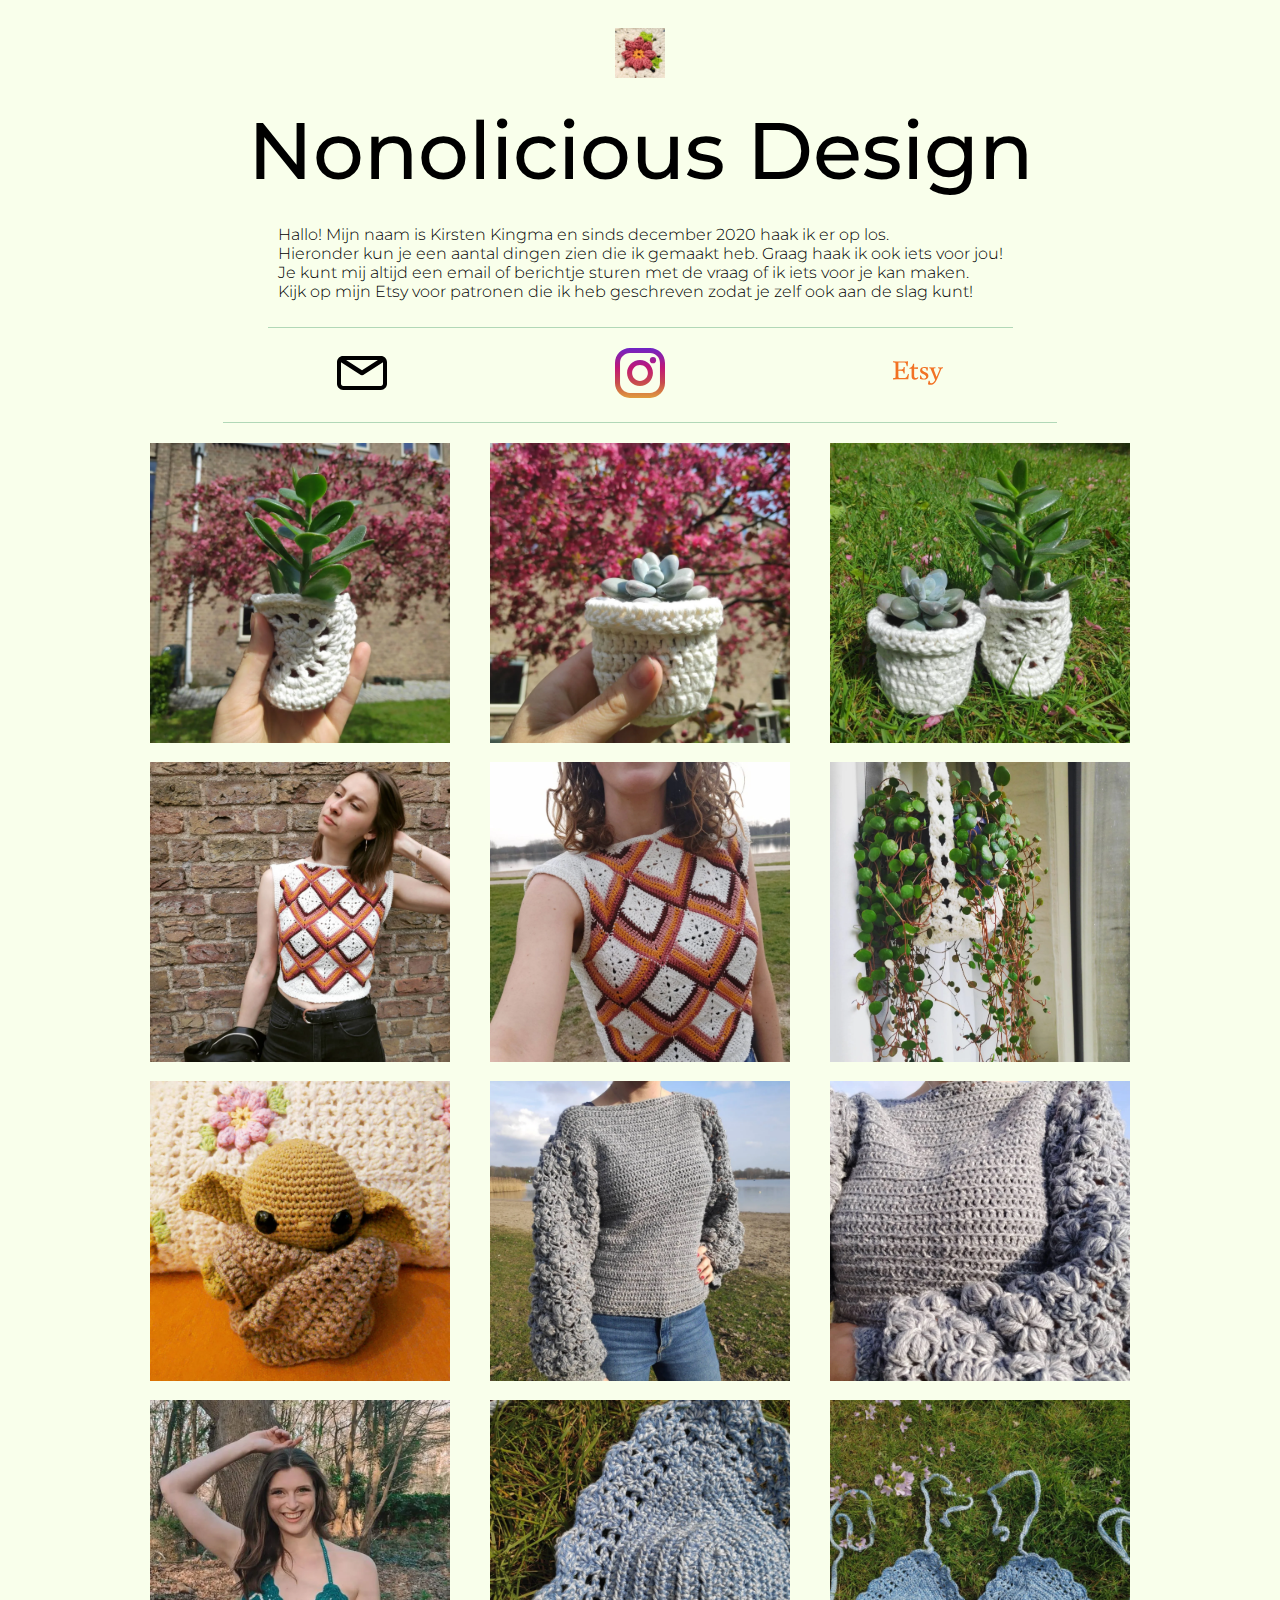
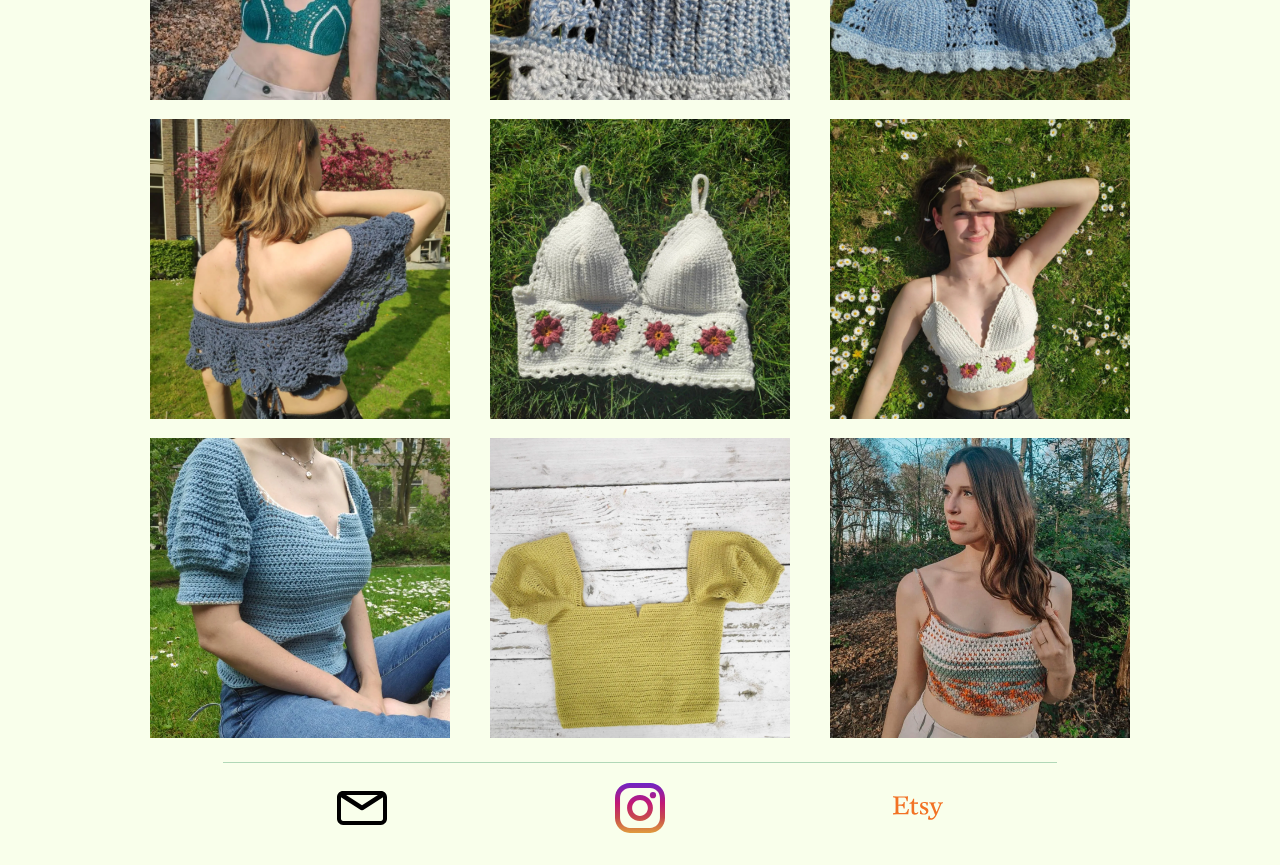
==== index.html @ 26436baa "Update index.html" ====
<!DOCTYPE html>
<html lang="nl">
<head>
    <meta charset="UTF-8">
    <title>Nonolicious Design</title>
    <meta name="viewport" content="width=device-width, initial-scale=1.0">
    <meta name="keywords" content="haken, crochet">
    <meta name="description" content="Gehaakte kleding, amigurimi(knuffels) en nog veel meer!">
    <meta property="og:title" content="Nonolicious Design">
    <meta property="og:description" content="Gehaakte kleding, amigurimi(knuffels) en nog veel meer!">
    <meta property="og:image" content="https://nonolicious.design/favicon512.png">
    <meta property="og:url" content="https://nonolicious.design">
    <meta name="twitter:card" content="summary">
        
    <link rel="stylesheet" href="index.css"/>
    <link rel="preconnect" href="https://fonts.gstatic.com">
    <link href="https://fonts.googleapis.com/css2?family=Montserrat:wght@300;500&display=swap" rel="stylesheet">
    <link rel="icon" href="/favicon.ico"><!-- 32×32 -->
    <link rel="apple-touch-icon" href="/favicon180.png"><!-- 180×180 -->
    <link rel="manifest" href="/manifest.webmanifest">

</head>
<body>
<header>
    <div class="logo">
        <img src="favicon512.png" alt="logo">
    </div>
    <h1>Nonolicious Design</h1>
    <div class="introduction">
        <p>
           Hallo! Mijn naam is Kirsten Kingma en sinds december 2020 haak ik er op los.</br>
            Hieronder kun je een aantal dingen zien die ik gemaakt heb. Graag haak ik ook iets voor jou!</br>
            Je kunt mij altijd een email of berichtje sturen met de vraag of ik iets voor je kan maken.</br>
            Kijk op mijn Etsy voor patronen die ik heb geschreven zodat je zelf ook aan de slag kunt!
        </p>
    </div>
</header>
<main>
    <div class="contact">
        <a href="mailto:kirstenkingma@gmail.com"><img src="icons/email.svg" alt="Send me an email"></a>
        <a href="https://www.instagram.com/nonoliciousdesign/" target="_blank" rel="noopener nofollow"><img src="icons/instagram.svg" alt="Visit my instagram"></a>
        <a href="https://www.etsy.com/shop/NonoliciousDesigns" target="_blank" rel="noopener nofollow"><img src="icons/etsy.svg" alt="Visit my Etsy"></a>
    </div>
    <div class="grid">
        <div>
            <img src="images/Image06.webp" alt="Plantenpot Rafito" width="300" loading="lazy"/>
            <div class="overlay">
                <p>
                    <b>Plantenpot Rafito</b></br>Dit is het eerste patroon wat ik zelf heb ontworpen! Samen met Plantenpot Norino is dit patroon te koop via mijn Etsy of via DM of email.
                </p>
            </div>
        </div>
        <div>
            <img src="images/Image07.webp" alt="Plantenpot Norino" width="300" loading="lazy"/>
            <div class="overlay">
                <p>
                    <b>Plantenpot Norino</b></br>Dit patroon heb ik zelf ontworpen voor absolute beginners in haken. Ik wilde iets leuks wat makkelijk en snel af is, zodat iedereen iets kan haken. Samen met Plantenpot Rafito is dit patroon te koop via mijn Etsy of via DM of email.
                </p>
            </div>
        </div>
        <div>
            <img src="images/Image09.webp" alt="Plantenpot Norino en Rafito" width="300" loading="lazy"/>
            <div class="overlay">
                <p>
                    <b>Plantenpot Norino en Rafito</b></br>Dit zijn mijn eerste zelfgeschreven patronen. Ze zijn samen voor €10,- te koop als bundel via Etsy of via DM of email. Je kunt zelfs een kit aanschaffen voor €15,- met een haaknaald en een bol garen zodat je zelf meteen aan de slag kunt.
                </p>
            </div>
        </div>
        <div>
            <img src="images/Image08.webp" alt="Nurturing tee" width="300" loading="lazy"/>
            <div class="overlay">
                <p>
                    <b>Nurturing tee</b></br>Het patroon van deze top is van 'The Missing Yarn' in Inside Crochet Magazine 125. Model: Yolaine de Croon.
                </p>
            </div>
        </div>
        <div>
            <img src="images/Image10.webp" alt="Nurturing tee" width="300" loading="lazy"/>
            <div class="overlay">
                <p>
                    <b>Nurturing tee</b></br>Het patroon van deze top is van 'The Missing Yarn' in Inside Crochet Magazine 125.
                </p>
            </div>
        </div>
        <div>
            <img src="images/Image12.webp" alt="Plantenhanger" width="300" loading="lazy"/>
            <div class="overlay">
                <p>
                    <b>Plantenhanger</b></br>Het gratis patroon van deze top is van Lizzy & Becky van Baecrochet.
                </p>
            </div>
        </div>
        <div>
            <img src="images/Image16.webp" alt="Baby Yoda" width="300" loading="lazy"/>
            <div class="overlay">
                <p>
                    <b>Baby Yoda</b></br>Het gratis patroon van deze amigurimi/knuffel is van BeeFriends Crochê.
                </p>
            </div>
        </div>
        <div>
            <img src="images/Image13.webp" alt="Marigold Sweater" width="300" loading="lazy"/>
            <div class="overlay">
                <p>
                    <b>Marigold Sweater</b></br>Het patroon van deze trui is van Dominique de Luna van Namaste And Crochet.
                </p>
            </div>
        </div>
        <div>
            <img src="images/Image14.webp" alt="Marigold Sweater" width="300" loading="lazy"/>
            <div class="overlay">
                <p>
                    <b>Marigold Sweater</b></br>Het patroon van deze trui is van Dominique de Luna van Namaste And Crochet.
                </p>
            </div>
        </div>
        <div>
            <img src="images/Image01.webp" alt="Fleur bralette" width="300" loading="lazy"/>
            <div class="overlay">
                <p>
                    <b>Fleur bralette</b></br>Het patroon van deze bikini is van The hook up Crochet Co. Model: Lotte Dirchs.
                </p>
            </div>
        </div>
        <div>
            <img src="images/Image03.webp" alt="Fleur bralette" width="300" loading="lazy"/>
            <div class="overlay">
                <p>
                    <b>Fleur bralette</b></br>Het patroon van deze bikini is van The hook up Crochet Co.
                </p>
            </div>
        </div>
        <div>
            <img src="images/Image04.webp" alt="Fleur bralette" width="300" loading="lazy"/>
            <div class="overlay">
                <p>
                    <b>Fleur bralette</b></br>Het patroon van deze bikini is van The hook up Crochet Co.
                </p>
            </div>
        </div>
        <div>
            <img src="images/Image05.webp" alt="Angel top" width="300" loading="lazy"/>
            <div class="overlay">
                <p>
                    <b>Angel top</b></br>Het patroon van deze top is van Dominique de Luna van Namaste And Crochet. Model: Yolaine de Croon.
                </p>
            </div>
        </div>
        <div>
            <img src="images/Image11.webp" alt="Cosmos granny square top" width="300" loading="lazy"/>
            <div class="overlay">
                <p>
                    <b>Cosmos granny square top</b></br>Het patroon van deze top is van Kayla van KayCustom/KayPatterns.
                </p>
            </div>
        </div>
        <div>
            <img src="images/Image15.webp" alt="Cosmos granny square top" width="300" loading="lazy"/>
            <div class="overlay">
                <p>
                    <b>Cosmos granny square top</b></br>Het patroon van deze top is van Kayla van KayCustom/KayPatterns. Model: Yolaine de Croon.
                </p>
            </div>
        </div>
        <div>
            <img src="images/Image18.webp" alt="Venus top" width="300" loading="lazy"/>
            <div class="overlay">
                <p>
                    <b>Venus top</b></br>Het patroon van deze top is van Joséphine van Crochet by Saelethys.
                </p>
            </div>
        </div>
        <div>
            <img src="images/Image17.webp" alt="Venus top" width="300" loading="lazy"/>
            <div class="overlay">
                <p>
                    <b>Venus top</b></br>Het patroon van deze top is van Joséphine van Crochet by Saelethys.
                </p>
            </div>
        </div>
        <div>
            <img src="images/Image02.webp" alt="Sienna bralette" width="300" loading="lazy"/>
            <div class="overlay">
                <p>
                    <b>sienna bralette</b></br>Het patroon van deze bralette is van Monique van purls_ph. Model: Lotte Dirchs.
                </p>
            </div>
        </div>
    </div>
</main>
<footer class="contact">
    <a href="mailto:kirstenkingma@gmail.com"><img src="icons/email.svg" alt="Send me an email"></a>
    <a href="https://www.instagram.com/nonoliciousdesign/" target="_blank" rel="noopener nofollow"><img src="icons/instagram.svg" alt="Visit my instagram"></a>
    <a href="https://www.etsy.com/shop/NonoliciousDesigns" target="_blank" rel="noopener nofollow"><img src="icons/etsy.svg" alt="Visit my Etsy"></a>
</footer>
</body>
</html>
---- index.css ----
html {
    font-family: 'Montserrat', sans-serif;
    font-weight: 300;
    background: #f9ffeb;
}

.grid {
    display: grid;
    grid-template-columns: 1fr 1fr 1fr;
    column-gap: 10px;
    row-gap: 15px;
    justify-items: center;
    max-width: 80%;
    margin: 0 auto;
    padding: 20px 0;
}

.grid > div {
    position: relative;
}

header {
    display: flex;
    align-content: center;
    flex-direction: column;
}

header > h1 {
    align-self: center;
    margin: 0 auto;
    font-weight: 500;
    font-size: 5rem;
    text-align: center;
}

header div {
    max-width: 66%;
    align-self: center;
    padding: 10px;
}

.introduction {
    border-bottom: #B1D8B7 1px solid;
}
    
.logo img {
    width: 50px;
    padding: 10px;
}

.contact {
    display: grid;
    grid-template-columns: 1fr 1fr 1fr;
    justify-items: center;
    border-top: #B1D8B7 1px solid;
    max-width: 66%;
    margin: 0 auto;
}

main .contact {
    border-top: 0;
    border-bottom: #B1D8B7 1px solid;
}

.contact img {
    width: 50px;
    padding: 20px;
}

.overlay {
    position: absolute;
    top: 0;
    left: 0;
    opacity: 0;
    width: 100%;
    height: 100%;
}

.overlay p {
    position: absolute;
    padding: 10px;
    overflow: hidden;
    height: 95%;
    box-sizing: border-box;
    margin: 0;
}

.overlay:hover {
    opacity: 0.8;
    background: #f9ffeb;
}

@media only screen and (max-width: 1170px) {
    .grid {
        grid-template-columns: 1fr 1fr;
    }
}

@media only screen and (max-width: 780px) {
    .grid {
        grid-template-columns: 1fr;
    }
    header > h1 {
        font-size: 3rem;
    }
}

@media only screen and (max-width: 600px) {
    header div {
        max-width: 80%;
    }
}
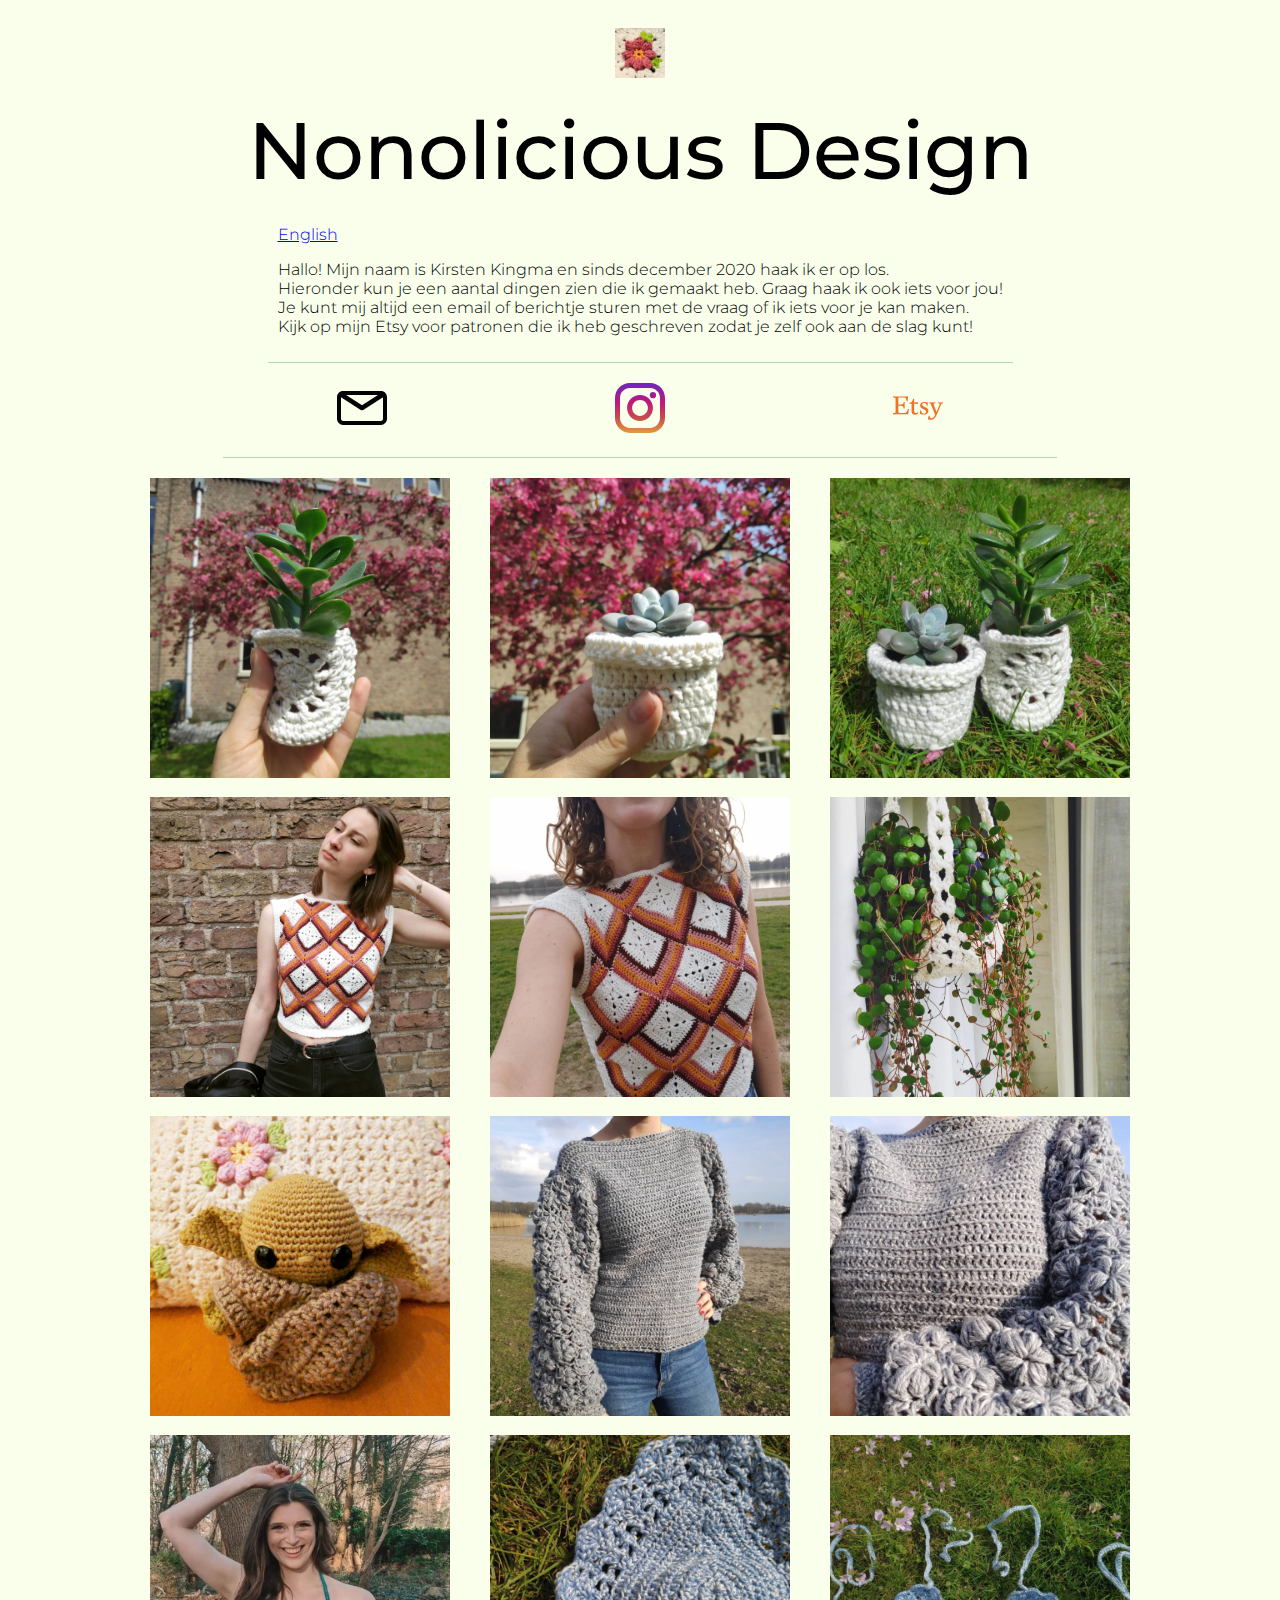
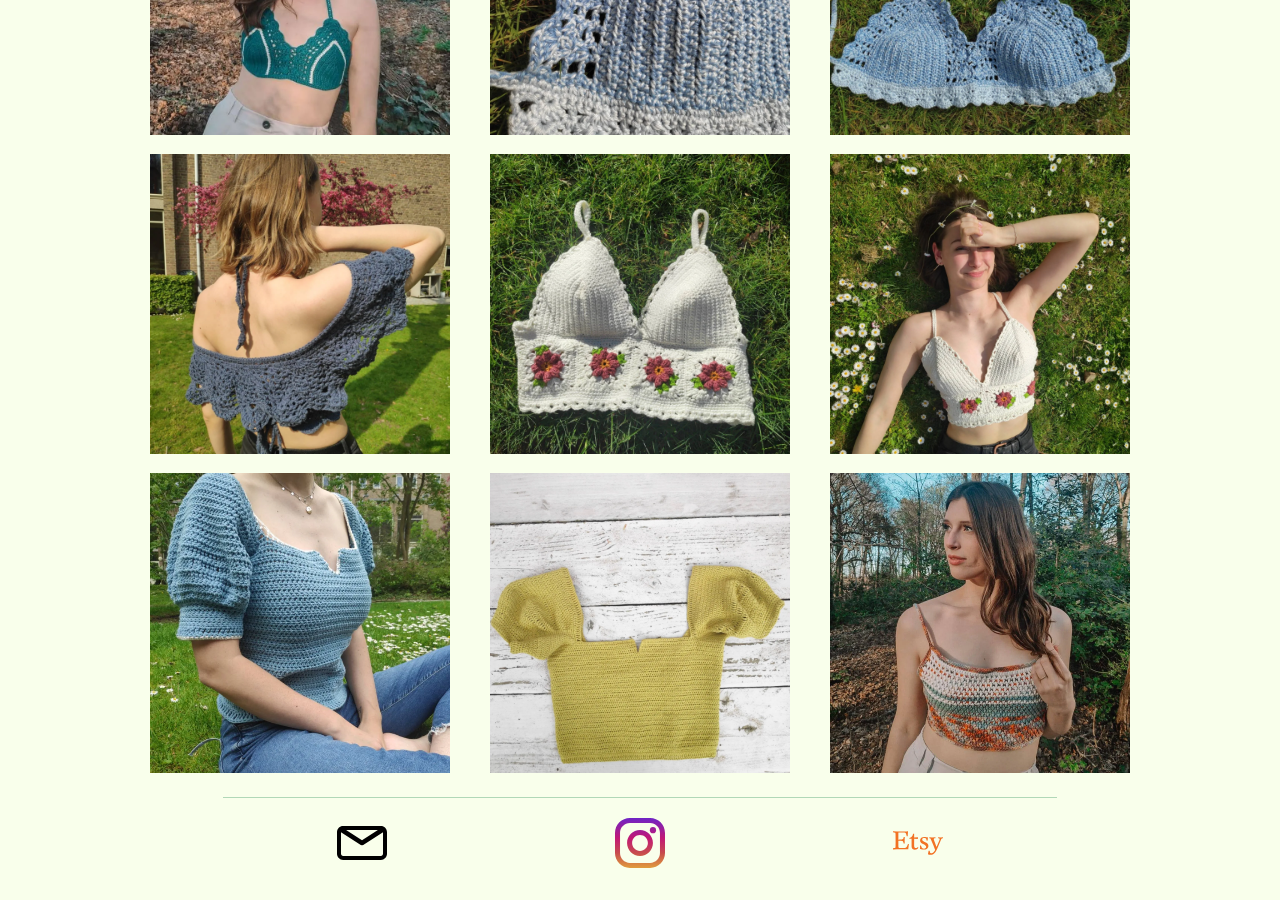
==== commit 8632646d: "Update index.html" ====
--- a/index.html
+++ b/index.html
@@ -28,6 +28,9 @@
     <h1>Nonolicious Design</h1>
     <div class="introduction">
         <p>
+            <a href="https://nonolicious.desing/en">English</a>
+        </p>
+        <p>
            Hallo! Mijn naam is Kirsten Kingma en sinds december 2020 haak ik er op los.</br>
             Hieronder kun je een aantal dingen zien die ik gemaakt heb. Graag haak ik ook iets voor jou!</br>
             Je kunt mij altijd een email of berichtje sturen met de vraag of ik iets voor je kan maken.</br>
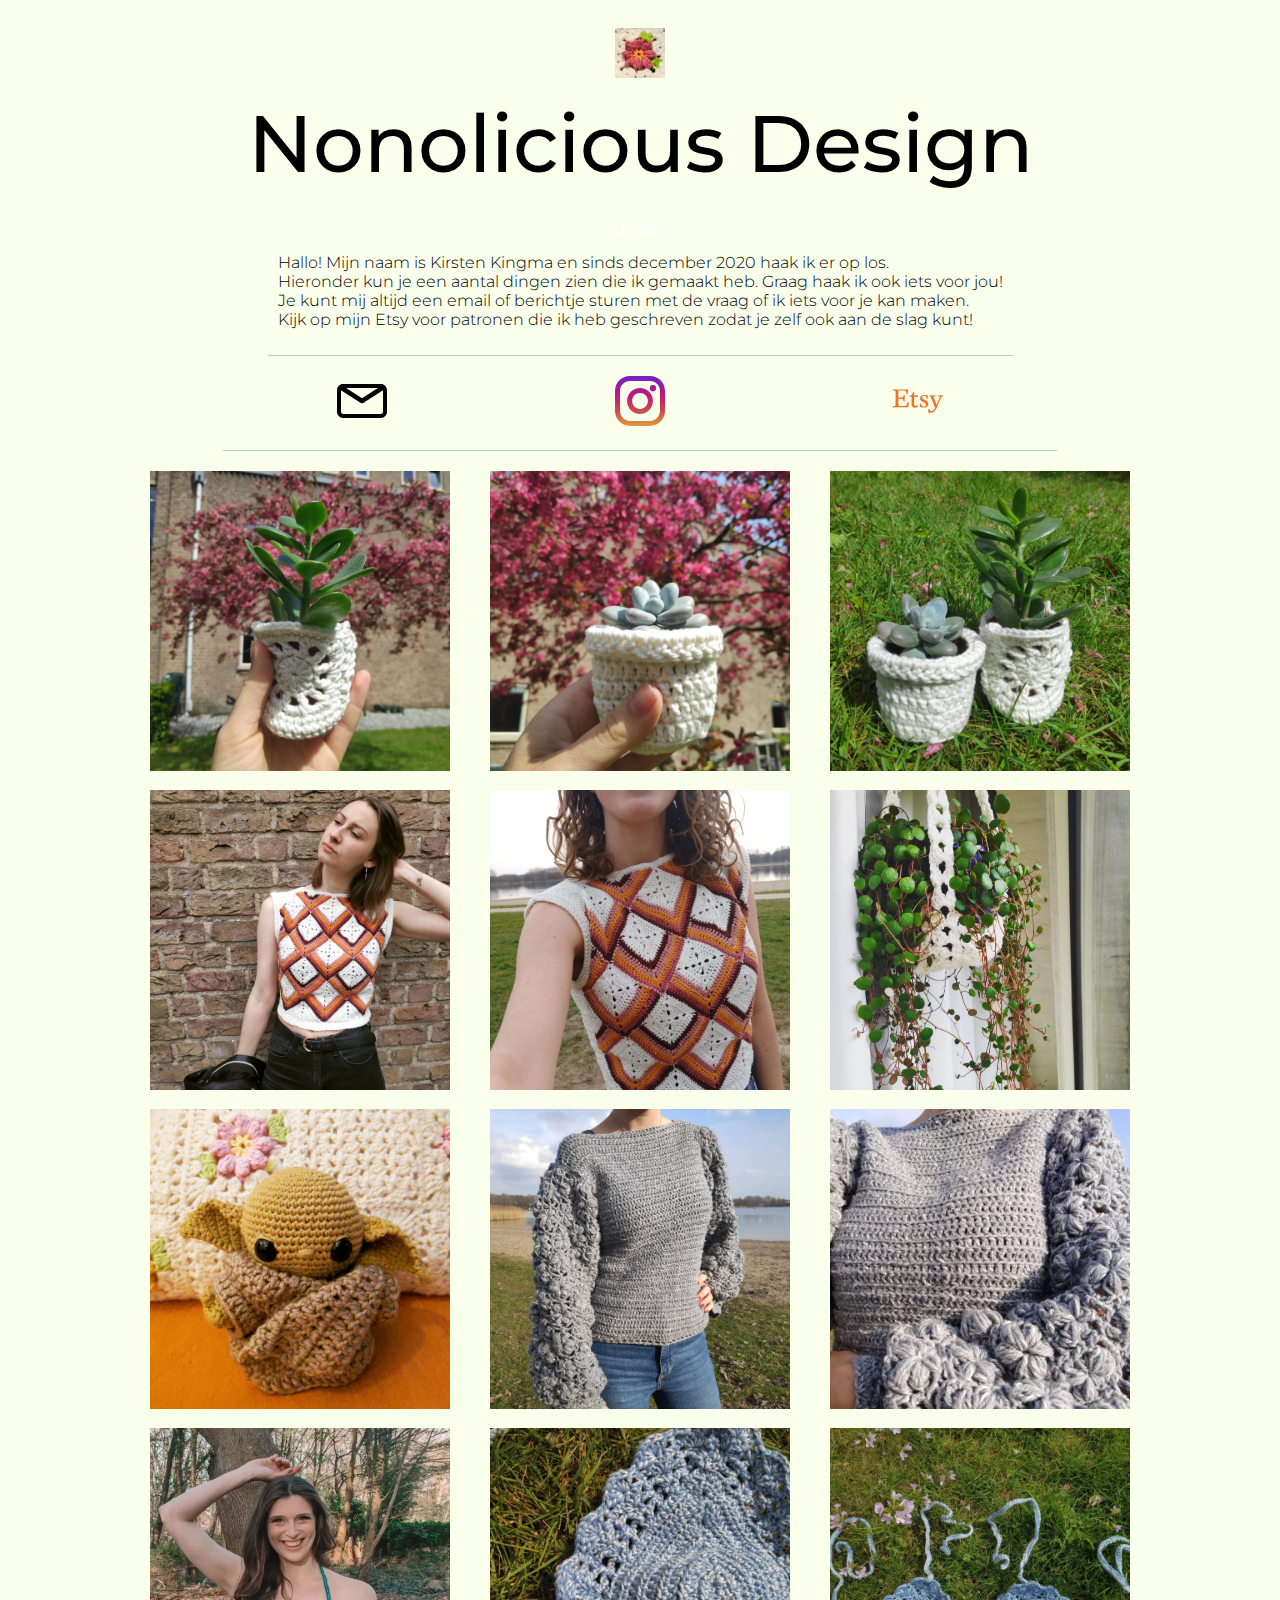
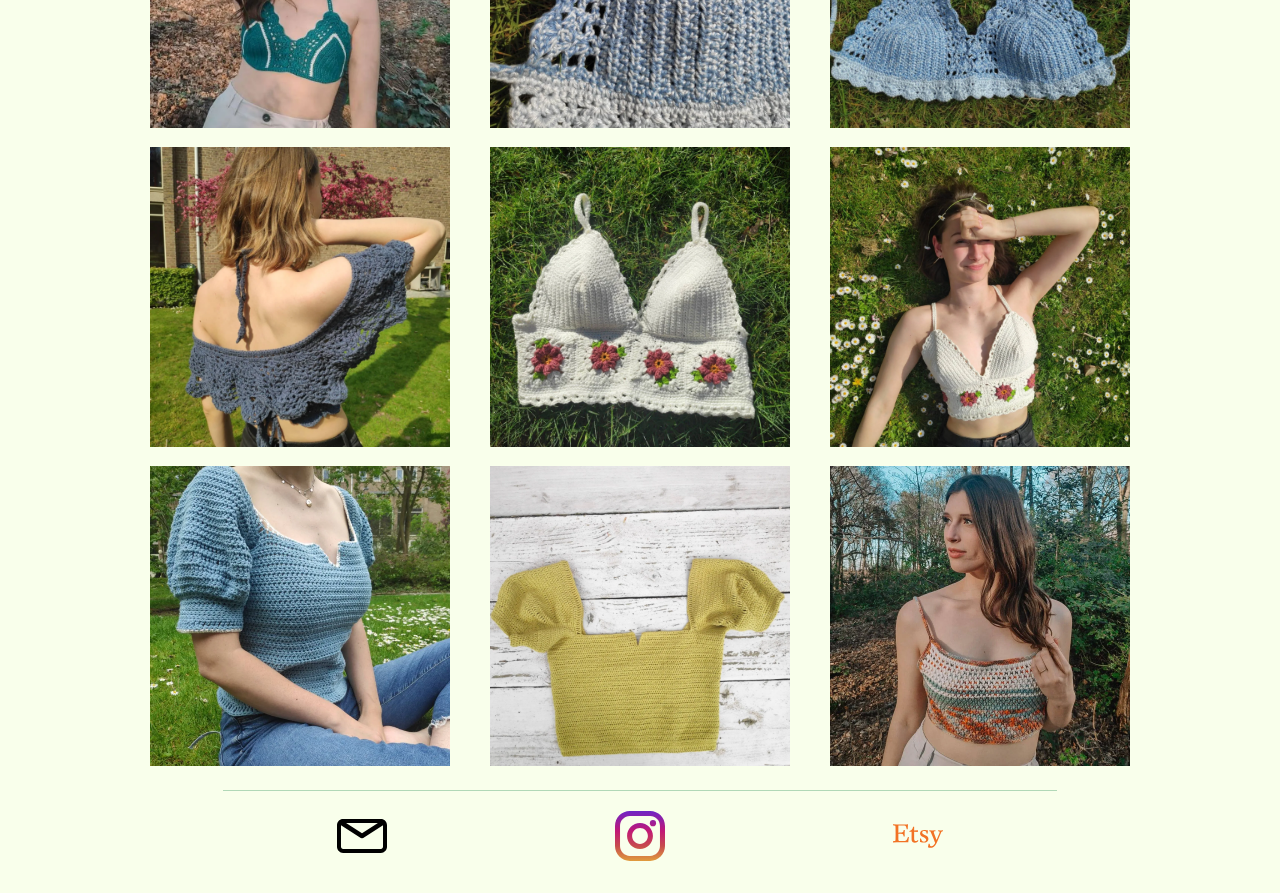
==== commit 4ed11411: "Update index.html" ====
--- a/index.html
+++ b/index.html
@@ -27,7 +27,7 @@
     </div>
     <h1>Nonolicious Design</h1>
     <div class="introduction">
-        <p>
+        <p class ="language">
             <a href="https://nonolicious.desing/en">English</a>
         </p>
         <p>
--- a/index.css
+++ b/index.css
@@ -39,6 +39,14 @@
     padding: 10px;
 }
 
+.language {
+    text-align: center;
+}
+
+.language a, a:hover{
+    color:#ffffff;
+}
+
 .introduction {
     border-bottom: #B1D8B7 1px solid;
 }
@@ -46,6 +54,7 @@
 .logo img {
     width: 50px;
     padding: 10px;
+    padding-bottom: 3px;
 }
 
 .contact {
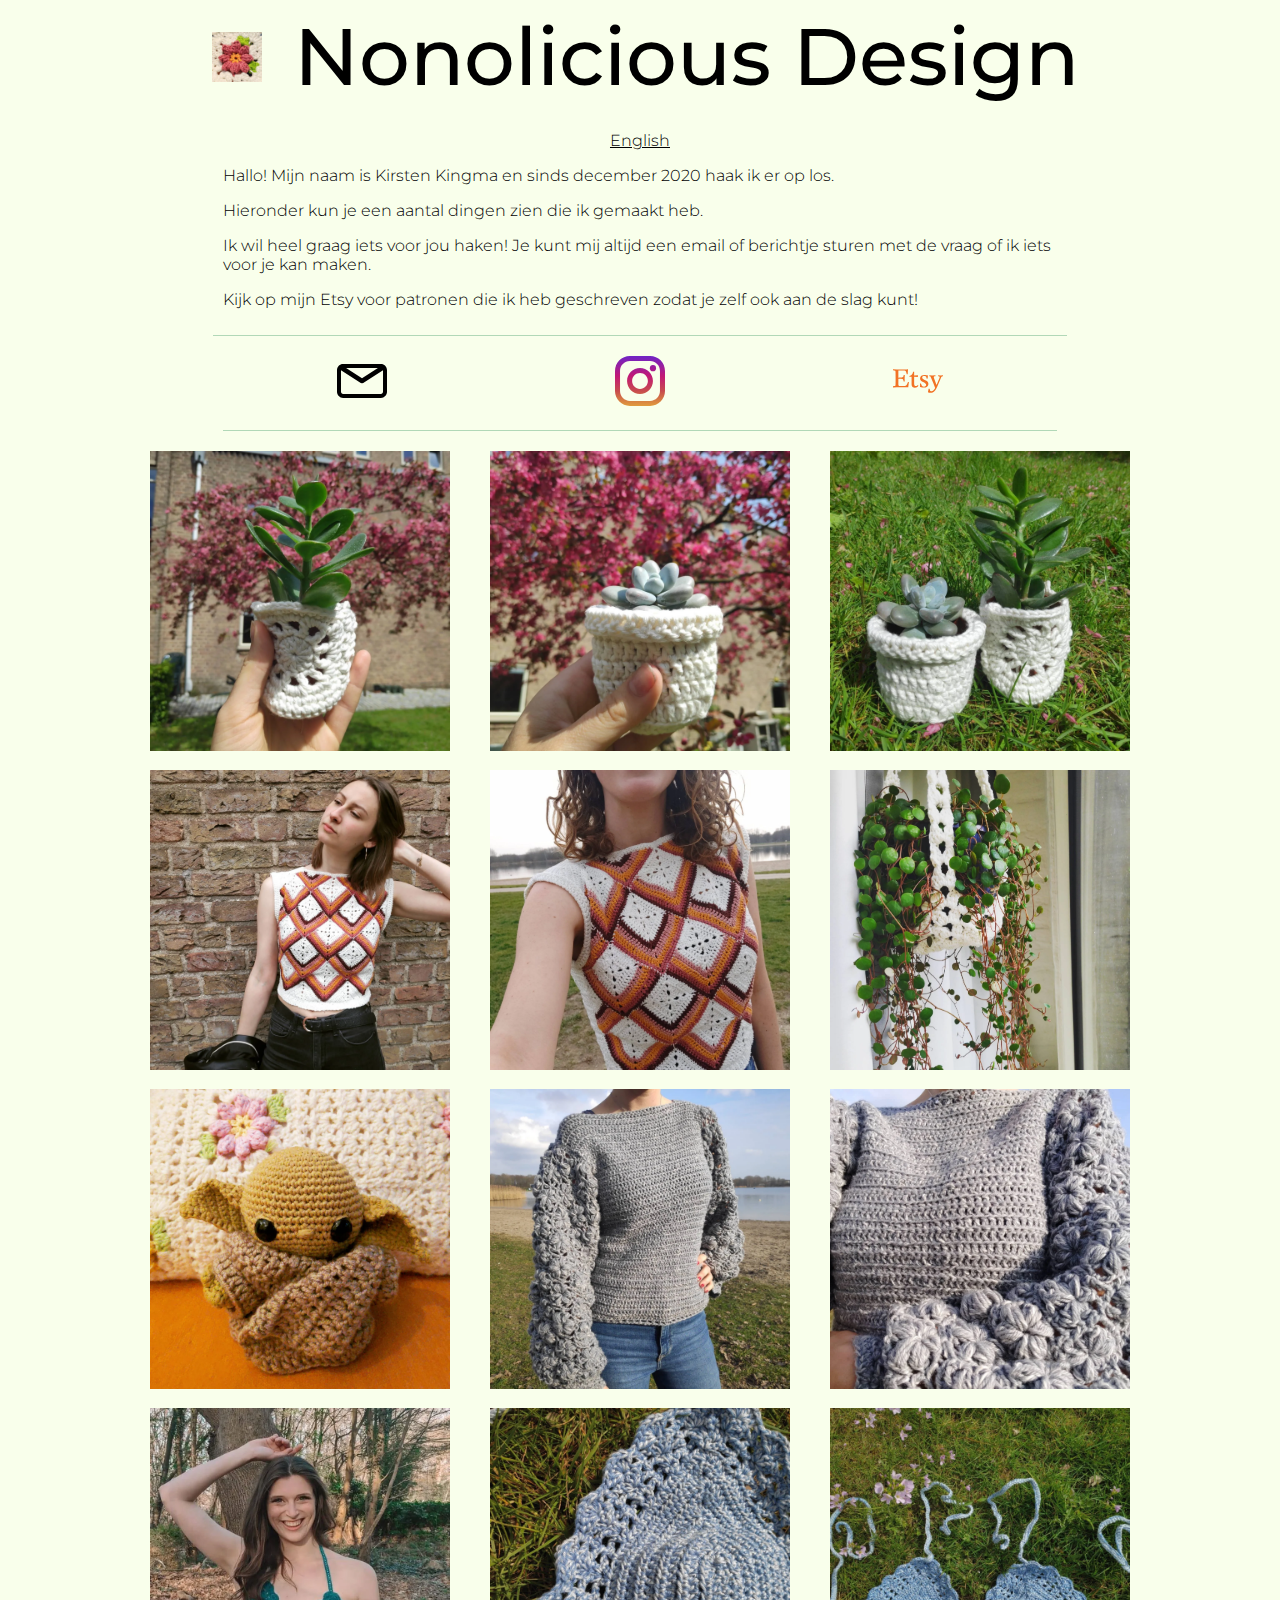
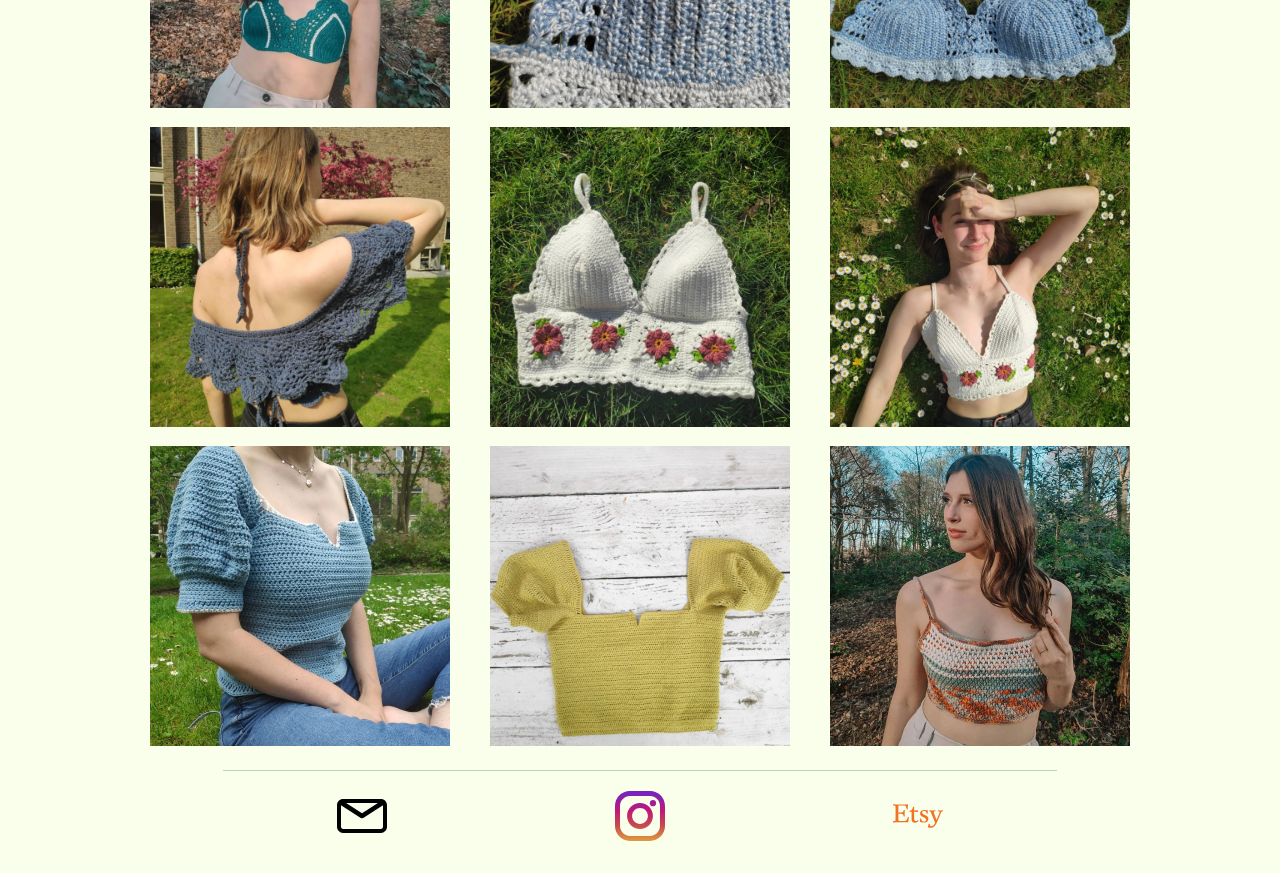
==== commit 2bf85314: "Update index.html" ====
--- a/index.html
+++ b/index.html
@@ -12,6 +12,8 @@
     <meta property="og:url" content="https://nonolicious.design">
     <meta name="twitter:card" content="summary">
         
+    <link rel="alternate" hreflang="en" href="https://nonolicious.design/en"/>
+    <link rel="alternate" hreflang="nl" href="https://nonolicious.design"/>
     <link rel="stylesheet" href="index.css"/>
     <link rel="preconnect" href="https://fonts.gstatic.com">
     <link href="https://fonts.googleapis.com/css2?family=Montserrat:wght@300;500&display=swap" rel="stylesheet">
@@ -22,19 +24,26 @@
 </head>
 <body>
 <header>
-    <div class="logo">
+    <h1 class="logo">
         <img src="favicon512.png" alt="logo">
-    </div>
-    <h1>Nonolicious Design</h1>
+		Nonolicious Design
+	</h1>
     <div class="introduction">
         <p class ="language">
-            <a href="https://nonolicious.desing/en">English</a>
+            <a href="https://nonolicious.design/en">English</a>
         </p>
         <p>
-           Hallo! Mijn naam is Kirsten Kingma en sinds december 2020 haak ik er op los.</br>
-            Hieronder kun je een aantal dingen zien die ik gemaakt heb. Graag haak ik ook iets voor jou!</br>
-            Je kunt mij altijd een email of berichtje sturen met de vraag of ik iets voor je kan maken.</br>
-            Kijk op mijn Etsy voor patronen die ik heb geschreven zodat je zelf ook aan de slag kunt!
+			Hallo! Mijn naam is Kirsten Kingma en sinds december 2020 haak ik er op los.
+		</p>
+		<p>
+			Hieronder kun je een aantal dingen zien die ik gemaakt heb.
+		</p>
+		<p>
+			Ik wil heel graag iets voor jou haken!
+			Je kunt mij altijd een email of berichtje sturen met de vraag of ik iets voor je kan maken.
+		 </p>
+		 <p>
+			Kijk op mijn Etsy voor patronen die ik heb geschreven zodat je zelf ook aan de slag kunt!
         </p>
     </div>
 </header>
@@ -185,7 +194,7 @@
             <img src="images/Image02.webp" alt="Sienna bralette" width="300" loading="lazy"/>
             <div class="overlay">
                 <p>
-                    <b>sienna bralette</b></br>Het patroon van deze bralette is van Monique van purls_ph. Model: Lotte Dirchs.
+                    <b>Sienna bralette</b></br>Het patroon van deze bralette is van Monique van purls_ph. Model: Lotte Dirchs.
                 </p>
             </div>
         </div>
--- a/index.css
+++ b/index.css
@@ -44,7 +44,11 @@
 }
 
 .language a, a:hover{
-    color:#ffffff;
+    color:#000000;
+}
+
+.language a:visited{
+    color:#454545;
 }
 
 .introduction {
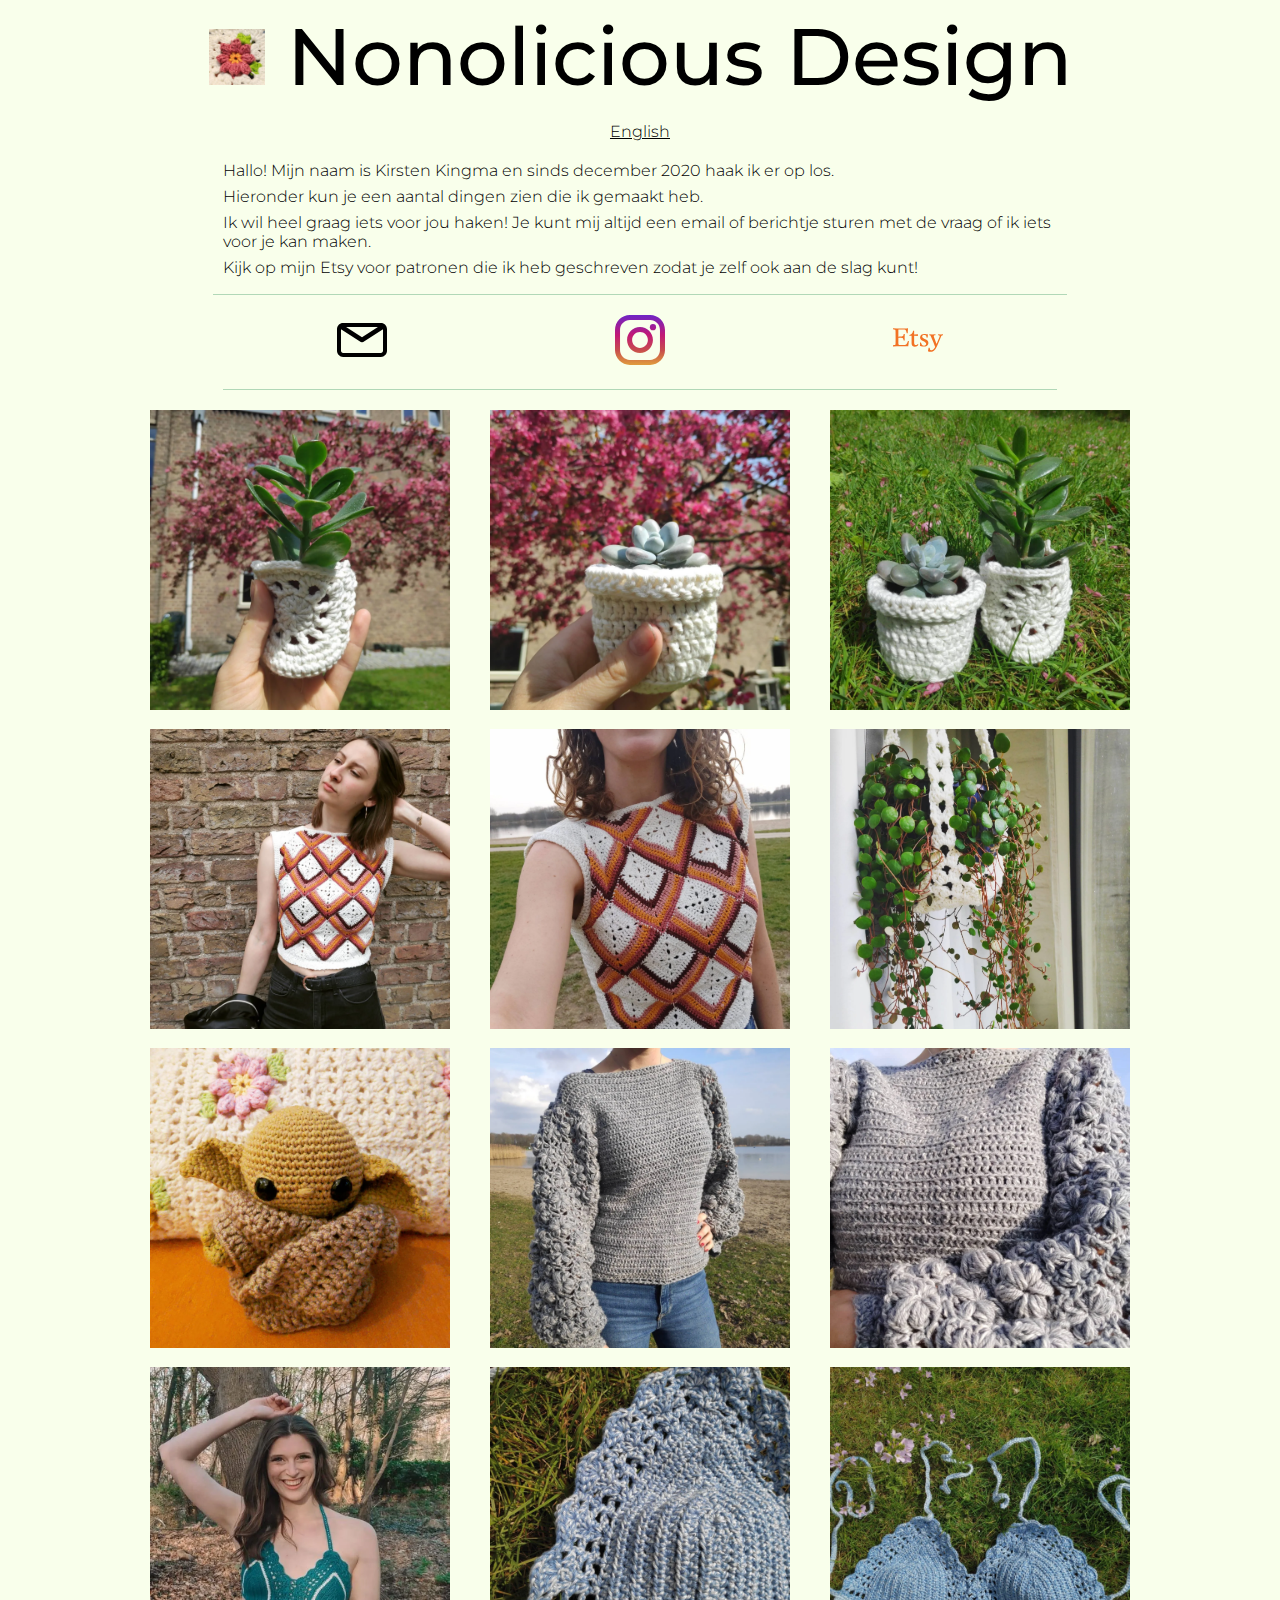
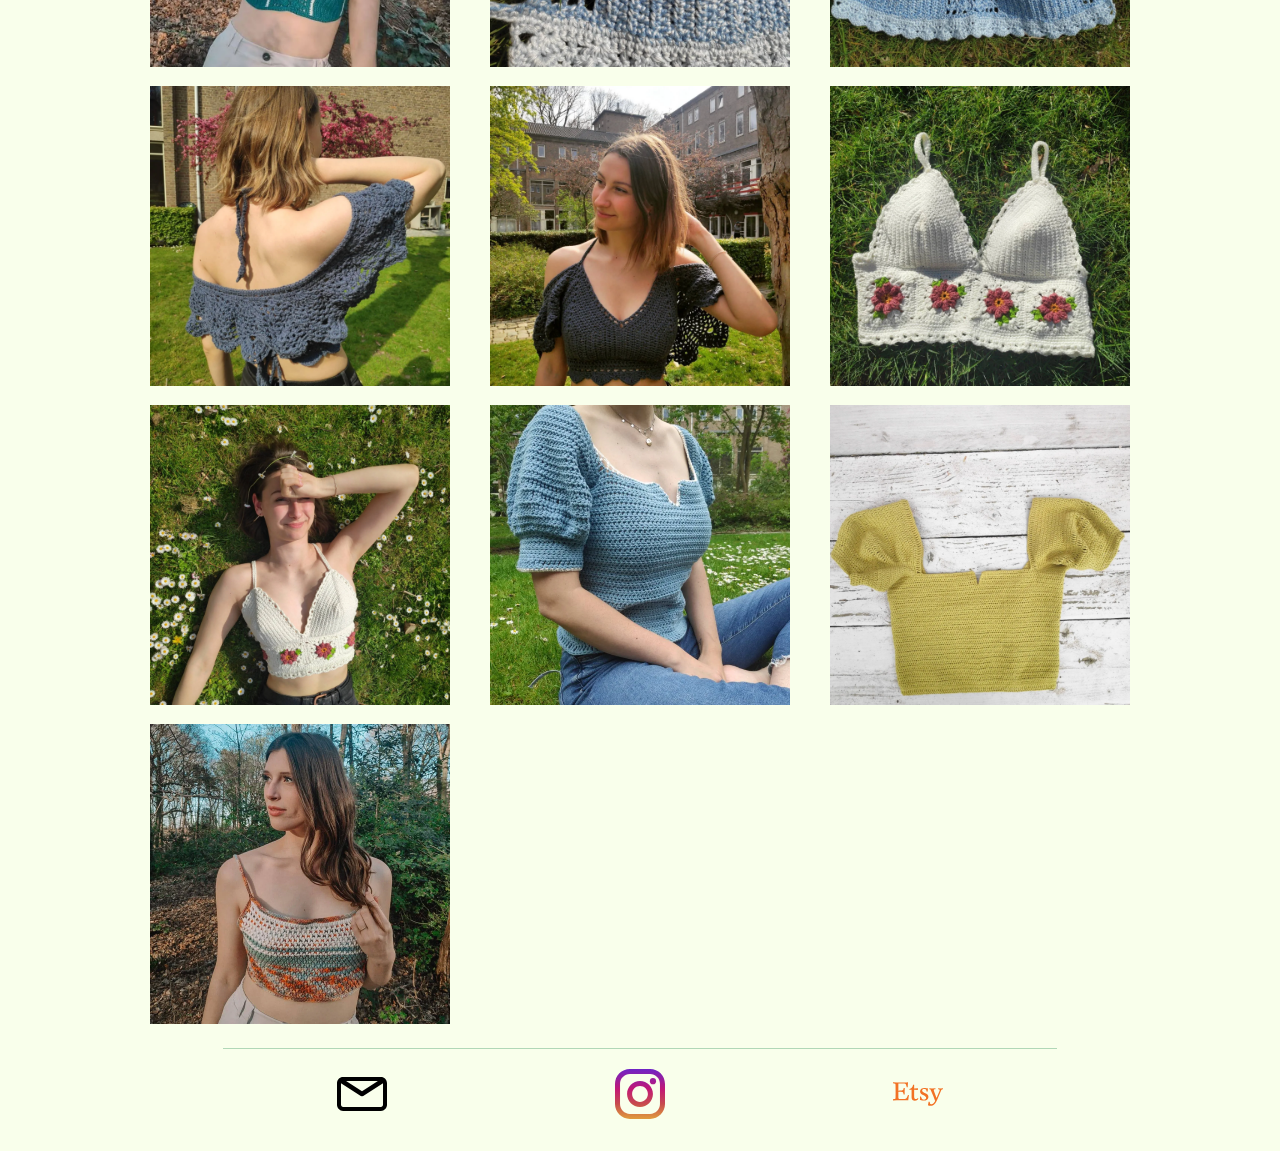
==== commit e524a045: "Update index.html" ====
--- a/index.html
+++ b/index.html
@@ -159,6 +159,14 @@
             </div>
         </div>
         <div>
+            <img src="images/Image19.webp" alt="Angel top" width="300" loading="lazy"/>
+            <div class="overlay">
+                <p>
+                    <b>Angel top</b></br>Het patroon van deze top is van Dominique de Luna van Namaste And Crochet. Model: Yolaine de Croon.
+                </p>
+            </div>
+        </div>
+        <div>
             <img src="images/Image11.webp" alt="Cosmos granny square top" width="300" loading="lazy"/>
             <div class="overlay">
                 <p>
--- a/index.css
+++ b/index.css
@@ -34,13 +34,13 @@
 }
 
 header div {
-    max-width: 66%;
     align-self: center;
     padding: 10px;
 }
 
-.language {
+.introduction .language {
     text-align: center;
+	margin-bottom: 20px;
 }
 
 .language a, a:hover{
@@ -53,12 +53,15 @@
 
 .introduction {
     border-bottom: #B1D8B7 1px solid;
+	max-width: 66%;
+}
+
+.introduction p {
+	margin: 7px 0;
 }
     
 .logo img {
-    width: 50px;
-    padding: 10px;
-    padding-bottom: 3px;
+    height: 0.7em;
 }
 
 .contact {
@@ -119,7 +122,7 @@
 }
 
 @media only screen and (max-width: 600px) {
-    header div {
-        max-width: 80%;
+    .introduction {
+        max-width: 85%;
     }
 }
